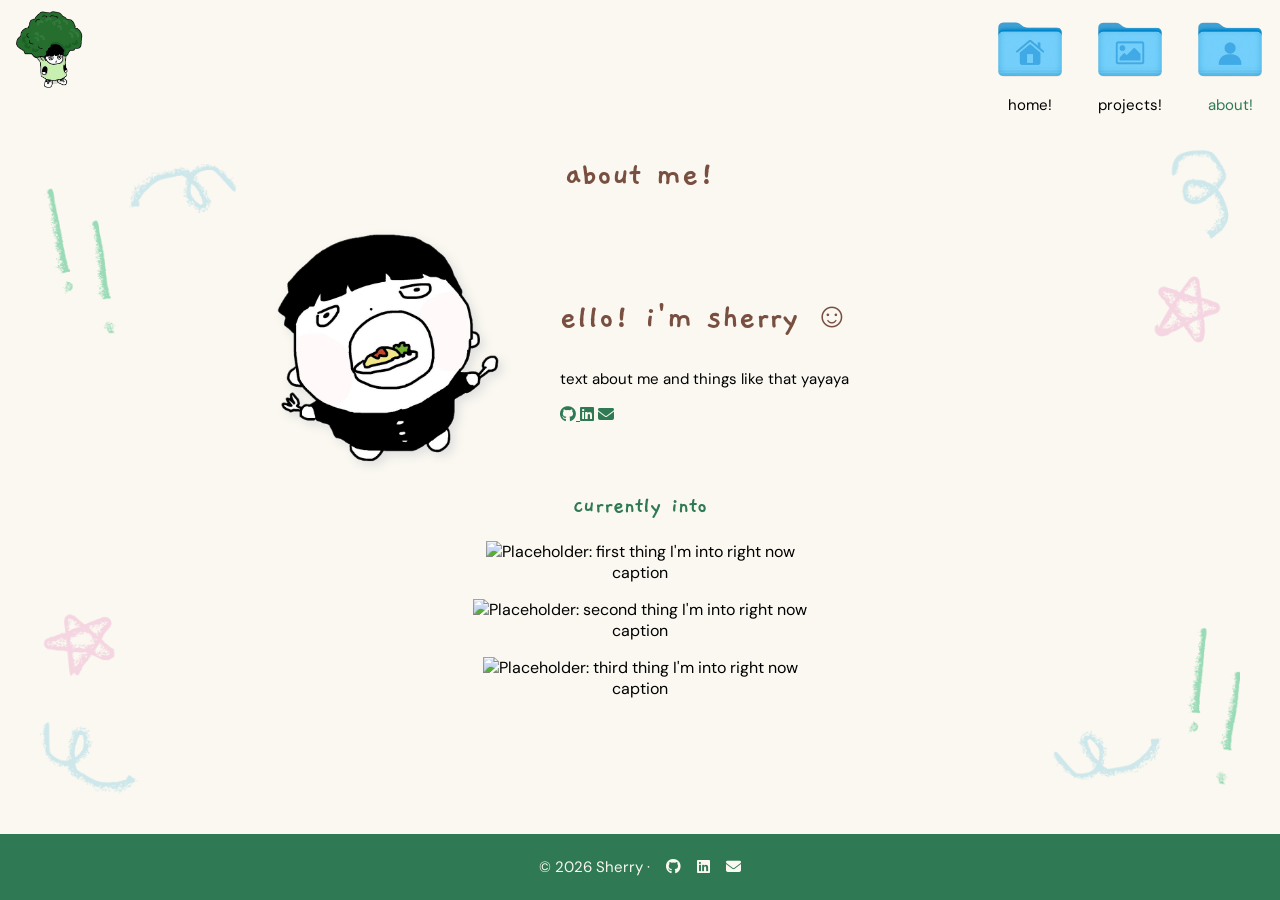
==== about.html @ 64f8239c "added about.html content, added about css styling" ====
<!doctype html>
<html lang="en">

<!--
WRITTEN BY: Sherry Tram
EMAIL: smtram@uci.edu
-->

<head>
  <meta charset="utf-8">
  <meta name="author" content="Sherry Tram">
  <meta name="description" content="Sherry Tram's INF 133 A1 Portfolio">
  <meta name="viewport" content="width=device-width, initial-scale=1">

  <link rel="preconnect" href="https://fonts.googleapis.com">
  <link rel="preconnect" href="https://fonts.gstatic.com" crossorigin>
  <link rel="stylesheet" href="https://fonts.googleapis.com/css2?family=DM+Sans:opsz,wght@9..40,300..700&family=Gaegu:wght@400;700&display=swap">
  <link rel="stylesheet" href="https://cdnjs.cloudflare.com/ajax/libs/font-awesome/6.5.2/css/all.min.css">

  <link rel="stylesheet" href="mystyle.css">
   
  <title>sherry tram | about</title>
</head>
<body class="page-about">
  <header class="site-header">
    <a class="logo" href="index.html">
      <img src="img/brocmob.png" alt="Home: character logo">
    </a>

    <nav aria-label="main">
      <ul>
        <li>
            <a href="index.html">
                <img src="img/homefolder.png" alt="">
                <span>home!</span>
            </a>
        </li>
        <li>
            <a href="projects.html">
                <img src="img/photofolder.png" alt="">
                <span>projects!</span>
            </a>
        </li>
        <li>
            <a href="about.html" aria-current="page">
                <img src="img/aboutfolder.png" alt="">
                <span>about!</span>
            </a>
        </li>
      </ul>
    </nav>
  </header>

  <main id="main">
    <h1>about me!</h1>

    <section class="hero">
      <img class="hero-img" src="img/aboutmob.png" alt="Hand-drawn character waving hello">
      <div class="hero-text">
          <h1>ello! i'm sherry &#9786;</h1>
          <p>text about me and things like that yayaya</p>
          <div class="social">
                <a href="https://github.com/sherrytram" aria-label="GitHub"><i class="fa-brands fa-github" aria-hidden="true"></i>
                <a href="https://www.linkedin.com/in/sherry-tram" aria-label="LinkedIn"><i class="fa-brands fa-linkedin" aria-hidden="true"></i></a>
                <a href="mailto:smtram@uci.edu" aria-label="Email me"><i class="fa-solid fa-envelope" aria-hidden="true"></i></a>
          </div>
      </div>
    </section>

    <section class="interests" aria-labelledby="into">
            <h2 id="into">currently into</h2>
            <div class="interest-row">
                <figure>
                    <img src="img/interest1.png" alt="Placeholder: first thing I'm into right now">
                    <figcaption>caption</figcaption>
                </figure>
                <figure>
                    <img src="img/interest2.png" alt="Placeholder: second thing I'm into right now">
                    <figcaption>caption</figcaption>
                </figure>
                <figure>
                    <img src="img/interest3.png" alt="Placeholder: third thing I'm into right now">
                    <figcaption>caption</figcaption>
                </figure>
            </div>
        </section>
  </main>

  <footer class="site-footer">
        <p>&copy; 2026 Sherry &middot;
            <a href="https://github.com/sherrytram" aria-label="GitHub"><i class="fa-brands fa-github" aria-hidden="true"></i></a>
            <a href="https://www.linkedin.com/in/sherry-tram" aria-label="LinkedIn"><i class="fa-brands fa-linkedin" aria-hidden="true"></i></a>
            <a href="mailto:smtram@uci.edu" aria-label="Email me"><i class="fa-solid fa-envelope" aria-hidden="true"></i></a>
        </p>
    </footer>
</body>
</html>
---- mystyle.css ----
/* ==========================================================
   VARIABLES & BASE DESIGN
   ========================================================== */

:root {
    --cream: #FAF8F0;
    --brown: #794F41;
    --green: #2F7A55;
    --lightgreen: #4B966D;

    --shadow-light: rgb(223, 223, 223);
    --shadow-mid: rgb(223, 223, 223);
    --shadow-dark: rgb(223, 223, 223);

    --bg-width: 1200px;
    --bg-top-offset: 10px; 
    --bg-side-space: 40px;    
    --icon: clamp(64px, 18vw, 100px);

    --font-display: "Gaegu", "Comic Sans MS", cursive;
    --font-body: "DM Sans", -apple-system, BlinkMacSystemFont, 
    "Segoe UI", Arial, sans-serif;
}

*, *::before, *::after {box-sizing: border-box; }

body{
    margin: 0;
    min-height: 100vh;
    display: flex;
    flex-direction: column;
    text-align: center;
    font-family: var(--font-body);
    background-color: var(--cream);
}

main { 
    flex: 1;
    width: 100%;
    padding: 0 max(1rem, calc((100% - 1100px) / 2));
    margin-bottom: 30px;
    background-image: url("img/bg_top.png"), url("img/bg_bottom.png");
    background-size: min(var(--bg-width), calc(100% - 2 * var(--bg-side-space))) auto;
    background-position: center var(--bg-top-offset), center bottom;
    background-repeat: no-repeat, no-repeat;
}

h1 { 
    font-family: var(--font-display); 
    font-size: clamp(28px, 6vw, 35px); 
    color: var(--brown); 
}

h2 { 
    font-family: var(--font-display);
    color: var(--green); 
}

p  { font-size: 15px; }

img { max-width: 100%; }
a   { color: var(--green); }
 
/* ==========================================================
   BUTTONS
   ========================================================== */

.btn {
    display: inline-flex;
    align-items: center;
    justify-content: center;
    width: 100px;
    height: 40px;
    font-family: var(--font-display);
    font-size: 20px;
    text-decoration: none;
    color: var(--cream);
    background-color: var(--green);
    border: 2px solid var(--green);
    border-radius: 50px;
    box-shadow: 0 4px 8px 0 rgba(0, 0, 0, 0.1), 0 3px 10px 0 rgba(0, 0, 0, 0.1);
    transition-duration: 0.2s;
}
.btn:hover, .btn:focus-visible { background-color: var(--cream); color: var(--green); }

/* ==========================================================
   HEADER, NAV, FOOTER
   ========================================================== */
   
.site-header { display: flex; justify-content: space-between; }
 
.logo img { width: var(--icon); height: var(--icon); display: block; }
 
.site-header nav ul {
    display: flex;
    flex-direction: row;
    align-items: center;
    justify-content: center;
    margin: 0;
    padding: 0;
    list-style: none;
}
 
.site-header nav a {
    display: flex;
    flex-direction: column;
    align-items: center;
    justify-content: center;
    text-decoration: none;
    color: #000;
    font-size: 15px;
}
.site-header nav img  { width: var(--icon); height: var(--icon); display: block; }
.site-header nav span { margin: -5px 0 15px; }
 
.site-header nav a:hover,
.site-header nav a:focus-visible { color: var(--brown); filter: drop-shadow(4px 4px 5px var(--shadow-light)); }
.site-header nav a[aria-current="page"] { color: var(--green); }
 
.site-footer { padding: 0.5rem; font-size: 15px; background-color: var(--green); }
.site-footer p {
    display: flex;
    justify-content: center;
    color: #FAF8F0;
    align-items: center;
    gap: 1rem;         
}
.site-footer a {
    color:#FAF8F0;
}

/* ==========================================================
   HOME PAGE: HERO
   ========================================================== */

.hero {
    display: flex;
    flex-direction: row;
    align-items: center;
    justify-content: center;              
    gap: 1rem 50px;
    margin-top: 1rem;
}
.hero-img  { width: clamp(160px, 45vw, 250px); height: auto; aspect-ratio: 1; filter: drop-shadow(4px 4px 5px var(--shadow-light)); }
.hero-text { flex: 1 1 320px; max-width: 460px; text-align: left; }

@media (max-width: 1100px) {
    .hero { flex-direction: column; flex-wrap: nowrap; align-items: center; }
    .hero-text { flex: none; width: 100%; max-width: 350px; }
}

/* ==========================================================
   HOME PAGE: DIRECTORY
   ========================================================== */

.directory h2 { font-size: clamp(28px, 6vw, 35px); color: var(--brown); }
 
.dir-grid {
    display: flex;
    flex-direction: row;
    flex-wrap: wrap;
    justify-content: center;
    margin: 0;
    padding: 0;
    list-style: none;
}

.dir-grid li { flex: 0 0 auto; }
.dir-card { min-width: 200px; }

.dir-card {
    display: flex;
    flex-direction: column;
    align-items: center;
    justify-content: center;
    text-decoration: none;
}
.dir-card img { width: clamp(120px, 30vw, 200px); height: auto; aspect-ratio: 1; display: block; margin-bottom: -10px; }
.dir-card:hover, .dir-card:focus-visible { filter: drop-shadow(4px 4px 5px var(--shadow-mid)); }
 
.hovertext { display: block; margin: 15px 0; font-size: 15px; color: var(--brown); opacity: 0; }
.dir-card:hover .hovertext,
.dir-card:focus-visible .hovertext { opacity: 1; }

@media (max-width: 400px) {
    .dir-grid { flex-direction: column; align-items: center; }
    .dir-grid .dir-card { width: 100%; }
    .dir-grid .dir-card img { width: min(80vw, 200px); }
}
 
@media (hover: none) { .hovertext { opacity: 1; } }
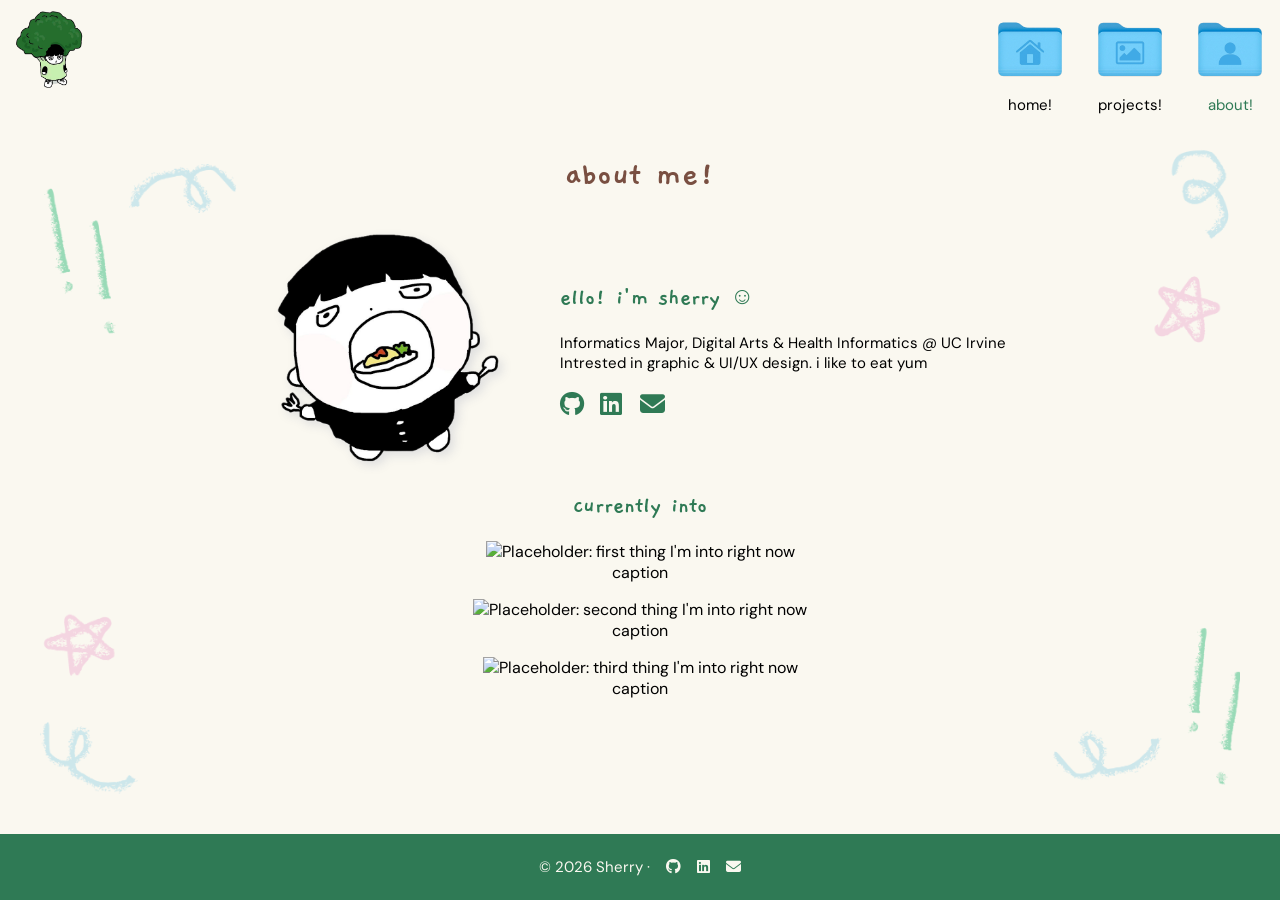
==== commit 1377f760: "added about.html & projects.html content, edited index.html footer, css styling to all" ====
--- a/about.html
+++ b/about.html
@@ -57,8 +57,11 @@
     <section class="hero">
       <img class="hero-img" src="img/aboutmob.png" alt="Hand-drawn character waving hello">
       <div class="hero-text">
-          <h1>ello! i'm sherry &#9786;</h1>
-          <p>text about me and things like that yayaya</p>
+          <h2>ello! i'm sherry &#9786;</h2>
+          <p>Informatics Major, Digital Arts & Health Informatics @ UC Irvine<br>
+            Intrested in graphic & UI/UX design. i like to eat yum
+        
+            </p>
           <div class="social">
                 <a href="https://github.com/sherrytram" aria-label="GitHub"><i class="fa-brands fa-github" aria-hidden="true"></i>
                 <a href="https://www.linkedin.com/in/sherry-tram" aria-label="LinkedIn"><i class="fa-brands fa-linkedin" aria-hidden="true"></i></a>
--- a/mystyle.css
+++ b/mystyle.css
@@ -130,7 +130,7 @@
 }
 
 /* ==========================================================
-   HOME PAGE: HERO
+   HOMEPAGE: HERO 
    ========================================================== */
 
 .hero {
@@ -189,4 +189,17 @@
 }
  
 @media (hover: none) { .hovertext { opacity: 1; } }
-   +   
+/* ==========================================================
+   HOMEPAGE: ABOUT 
+   ========================================================== */
+
+.social {
+    display: flex;
+    gap: 1 rem;          
+}
+.social a {
+    width: 40px;        
+    height: 40px;
+    font-size: 25px;    
+}
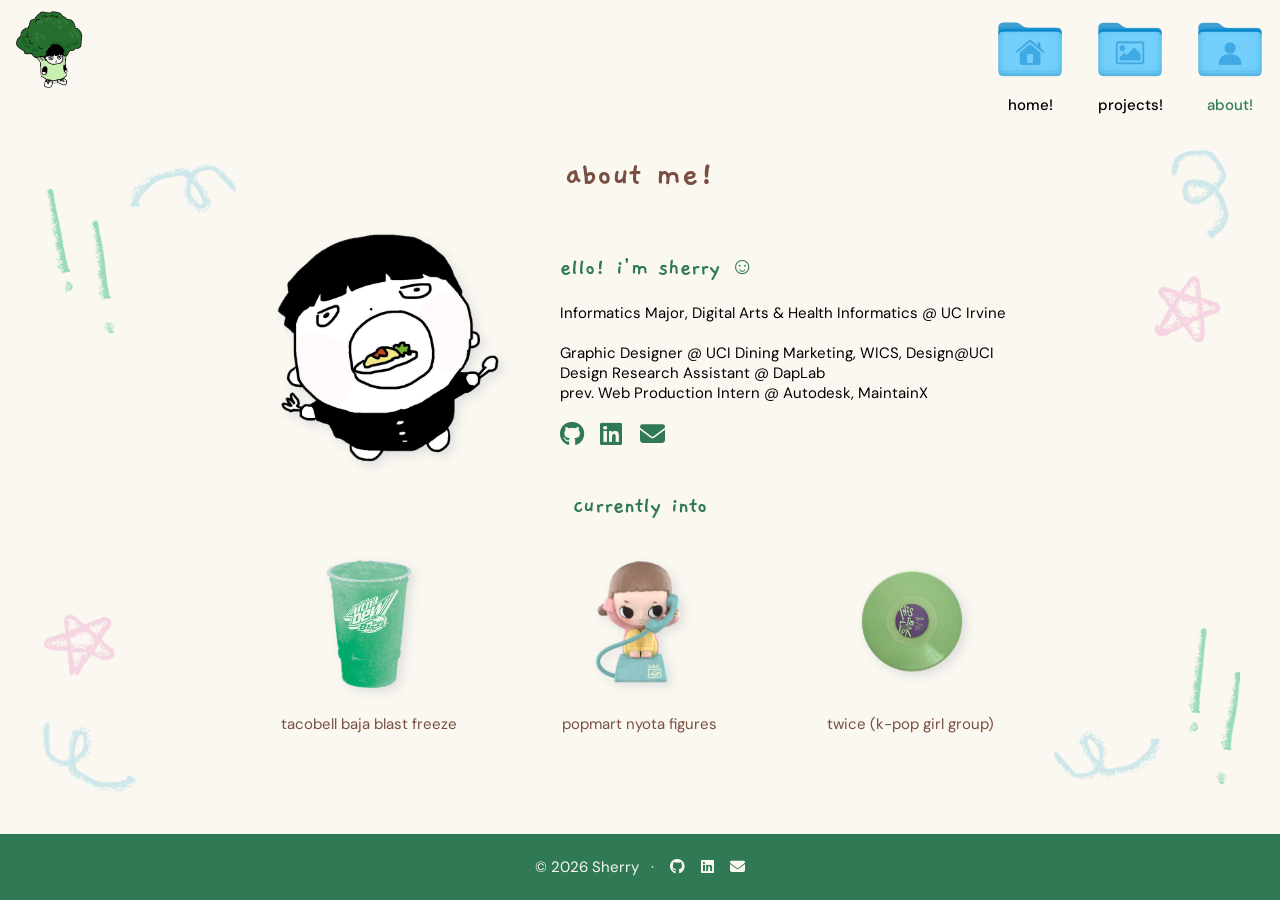
==== commit 501d850d: "added imgs, edited footer + links (universal), added about.html page content" ====
--- a/about.html
+++ b/about.html
@@ -58,14 +58,16 @@
       <img class="hero-img" src="img/aboutmob.png" alt="Hand-drawn character waving hello">
       <div class="hero-text">
           <h2>ello! i'm sherry &#9786;</h2>
-          <p>Informatics Major, Digital Arts & Health Informatics @ UC Irvine<br>
-            Intrested in graphic & UI/UX design. i like to eat yum
+          <p>Informatics Major, Digital Arts & Health Informatics @ UC Irvine<br><br>
+            Graphic Designer @ UCI Dining Marketing, WICS, Design@UCI<br>
+            Design Research Assistant @ DapLab<br>
+            prev. Web Production Intern @ Autodesk, MaintainX
         
             </p>
           <div class="social">
-                <a href="https://github.com/sherrytram" aria-label="GitHub"><i class="fa-brands fa-github" aria-hidden="true"></i>
-                <a href="https://www.linkedin.com/in/sherry-tram" aria-label="LinkedIn"><i class="fa-brands fa-linkedin" aria-hidden="true"></i></a>
-                <a href="mailto:smtram@uci.edu" aria-label="Email me"><i class="fa-solid fa-envelope" aria-hidden="true"></i></a>
+                <a href="https://github.com/sherrytram" aria-label="GitHub" target="_blank"><i class="fa-brands fa-github" aria-hidden="true"></i>
+                <a href="https://www.linkedin.com/in/sherry-tram" aria-label="LinkedIn" target="_blank"><i class="fa-brands fa-linkedin" aria-hidden="true"></i></a>
+                <a href="mailto:smtram@uci.edu" aria-label="Email me" target="_blank"><i class="fa-solid fa-envelope" aria-hidden="true"></i></a>
           </div>
       </div>
     </section>
@@ -74,26 +76,26 @@
             <h2 id="into">currently into</h2>
             <div class="interest-row">
                 <figure>
-                    <img src="img/interest1.png" alt="Placeholder: first thing I'm into right now">
-                    <figcaption>caption</figcaption>
+                    <img src="img/baja.png" alt="Tacobell Baja blast Freeze drink">
+                    <figcaption>tacobell baja blast freeze</figcaption>
                 </figure>
                 <figure>
-                    <img src="img/interest2.png" alt="Placeholder: second thing I'm into right now">
-                    <figcaption>caption</figcaption>
+                    <img src="img/nyota.png" alt="Popmart Nyota blindbox figure">
+                    <figcaption>popmart nyota figures</figcaption>
                 </figure>
                 <figure>
-                    <img src="img/interest3.png" alt="Placeholder: third thing I'm into right now">
-                    <figcaption>caption</figcaption>
+                    <img src="img/twice.png" alt="K-pop girl group twice">
+                    <figcaption>twice (k-pop girl group)</figcaption>
                 </figure>
             </div>
         </section>
   </main>
 
   <footer class="site-footer">
-        <p>&copy; 2026 Sherry &middot;
-            <a href="https://github.com/sherrytram" aria-label="GitHub"><i class="fa-brands fa-github" aria-hidden="true"></i></a>
-            <a href="https://www.linkedin.com/in/sherry-tram" aria-label="LinkedIn"><i class="fa-brands fa-linkedin" aria-hidden="true"></i></a>
-            <a href="mailto:smtram@uci.edu" aria-label="Email me"><i class="fa-solid fa-envelope" aria-hidden="true"></i></a>
+        <p>&copy; 2026 Sherry &nbsp; &middot;
+            <a href="https://github.com/sherrytram" aria-label="GitHub" target="_blank"><i class="fa-brands fa-github" aria-hidden="true"></i></a>
+            <a href="https://www.linkedin.com/in/sherry-tram" aria-label="LinkedIn" target="_blank"><i class="fa-brands fa-linkedin" aria-hidden="true"></i></a>
+            <a href="mailto:smtram@uci.edu" aria-label="Email me" target="_blank"><i class="fa-solid fa-envelope" aria-hidden="true"></i></a>
         </p>
     </footer>
 </body>
--- a/mystyle.css
+++ b/mystyle.css
@@ -109,6 +109,7 @@
     text-decoration: none;
     color: #000;
     font-size: 15px;
+    font-weight: 500;
 }
 .site-header nav img  { width: var(--icon); height: var(--icon); display: block; }
 .site-header nav span { margin: -5px 0 15px; }
@@ -191,7 +192,7 @@
 @media (hover: none) { .hovertext { opacity: 1; } }
    
 /* ==========================================================
-   HOMEPAGE: ABOUT 
+   ABOUT: HERO 
    ========================================================== */
 
 .social {
@@ -202,4 +203,27 @@
     width: 40px;        
     height: 40px;
     font-size: 25px;    
-}+}
+
+/* ==========================================================
+   ABOUT: CURRENTLY INTO
+   ========================================================== */
+
+.interest-row {
+    display: grid;
+    grid-template-columns: repeat(auto-fit, minmax(min(100%, 200px), 1fr));   /* 3 across on desktop, fewer on narrow screens */
+    gap: 2rem;
+    max-width: 780px;
+    margin: 0 auto 2rem;
+}
+.interest-row figure { margin: 0; }
+.interest-row img {
+    width: 100%;
+    max-width: 160px;
+    height: auto;
+    aspect-ratio: 1;
+    object-fit: cover;
+    filter: drop-shadow(4px 4px 5px var(--shadow-dark));
+}
+.interest-row figcaption { margin-top: 0.5rem; font-size: 15px; color: var(--brown); }
+ 
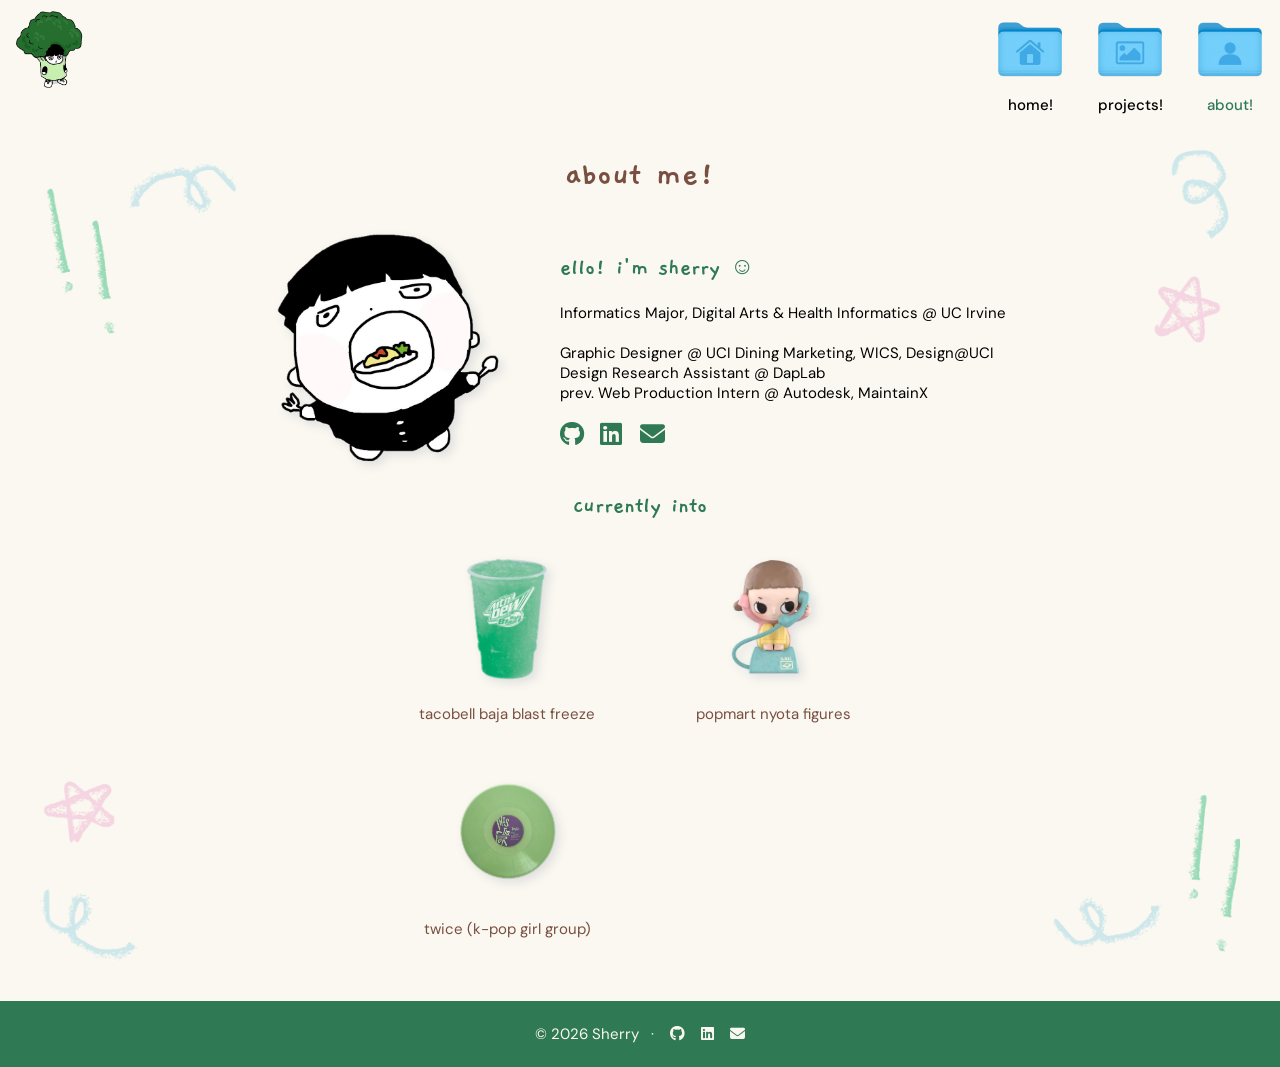
==== commit a88111ab: "w3c validity updates" ====
--- a/about.html
+++ b/about.html
@@ -65,7 +65,7 @@
         
             </p>
           <div class="social">
-                <a href="https://github.com/sherrytram" aria-label="GitHub" target="_blank"><i class="fa-brands fa-github" aria-hidden="true"></i>
+                <a href="https://github.com/sherrytram" aria-label="GitHub" target="_blank"><i class="fa-brands fa-github" aria-hidden="true"></i></a>
                 <a href="https://www.linkedin.com/in/sherry-tram" aria-label="LinkedIn" target="_blank"><i class="fa-brands fa-linkedin" aria-hidden="true"></i></a>
                 <a href="mailto:smtram@uci.edu" aria-label="Email me" target="_blank"><i class="fa-solid fa-envelope" aria-hidden="true"></i></a>
           </div>
--- a/mystyle.css
+++ b/mystyle.css
@@ -153,8 +153,6 @@
 /* ==========================================================
    HOME PAGE: DIRECTORY
    ========================================================== */
-
-.directory h2 { font-size: clamp(28px, 6vw, 35px); color: var(--brown); }
  
 .dir-grid {
     display: flex;
@@ -196,8 +194,7 @@
    ========================================================== */
 
 .social {
-    display: flex;
-    gap: 1 rem;          
+    display: flex;      
 }
 .social a {
     width: 40px;        
@@ -206,20 +203,48 @@
 }
 
 /* ==========================================================
+   PROJECTS
+   ========================================================== */
+
+.work-grid {
+    display: grid;
+    grid-template-columns: repeat(2, minmax(0, 360px));   
+    justify-content: center;
+    gap: 30px 60px;                                       
+    margin-top: 36px;
+}
+.work { padding-bottom: 30px; }
+.work img { height: 200px; max-width: 100%; filter: drop-shadow(4px 4px 5px var(--shadow-dark)); }
+.work .work-type { margin: 0.75rem 0 0; font-size: 13px; letter-spacing: 0.08em; text-transform: uppercase; color: var(--brown); }   
+.work h2 { margin: 0.25rem 0 0; font-size: 28px;}
+.work p { margin: 0.25rem 0 0.5rem; }
+.work a {margin-top: 15px; font-size: 18px;}
+
+@media (max-width: 800px) {
+    .work-grid { grid-template-columns: minmax(0, 360px); }
+}
+
+/* ==========================================================
    ABOUT: CURRENTLY INTO
    ========================================================== */
 
 .interest-row {
     display: grid;
-    grid-template-columns: repeat(auto-fit, minmax(min(100%, 200px), 1fr));   /* 3 across on desktop, fewer on narrow screens */
+    grid-template-columns: repeat(auto-fit, minmax(min(100%, 200px), 1fr));
     gap: 2rem;
-    max-width: 780px;
+    max-width: 500px;
     margin: 0 auto 2rem;
 }
 .interest-row figure { margin: 0; }
+
+.work img {
+    width: 100%;
+    height: 200px;
+    object-fit: contain;
+}
 .interest-row img {
     width: 100%;
-    max-width: 160px;
+    max-width: 150px;
     height: auto;
     aspect-ratio: 1;
     object-fit: cover;
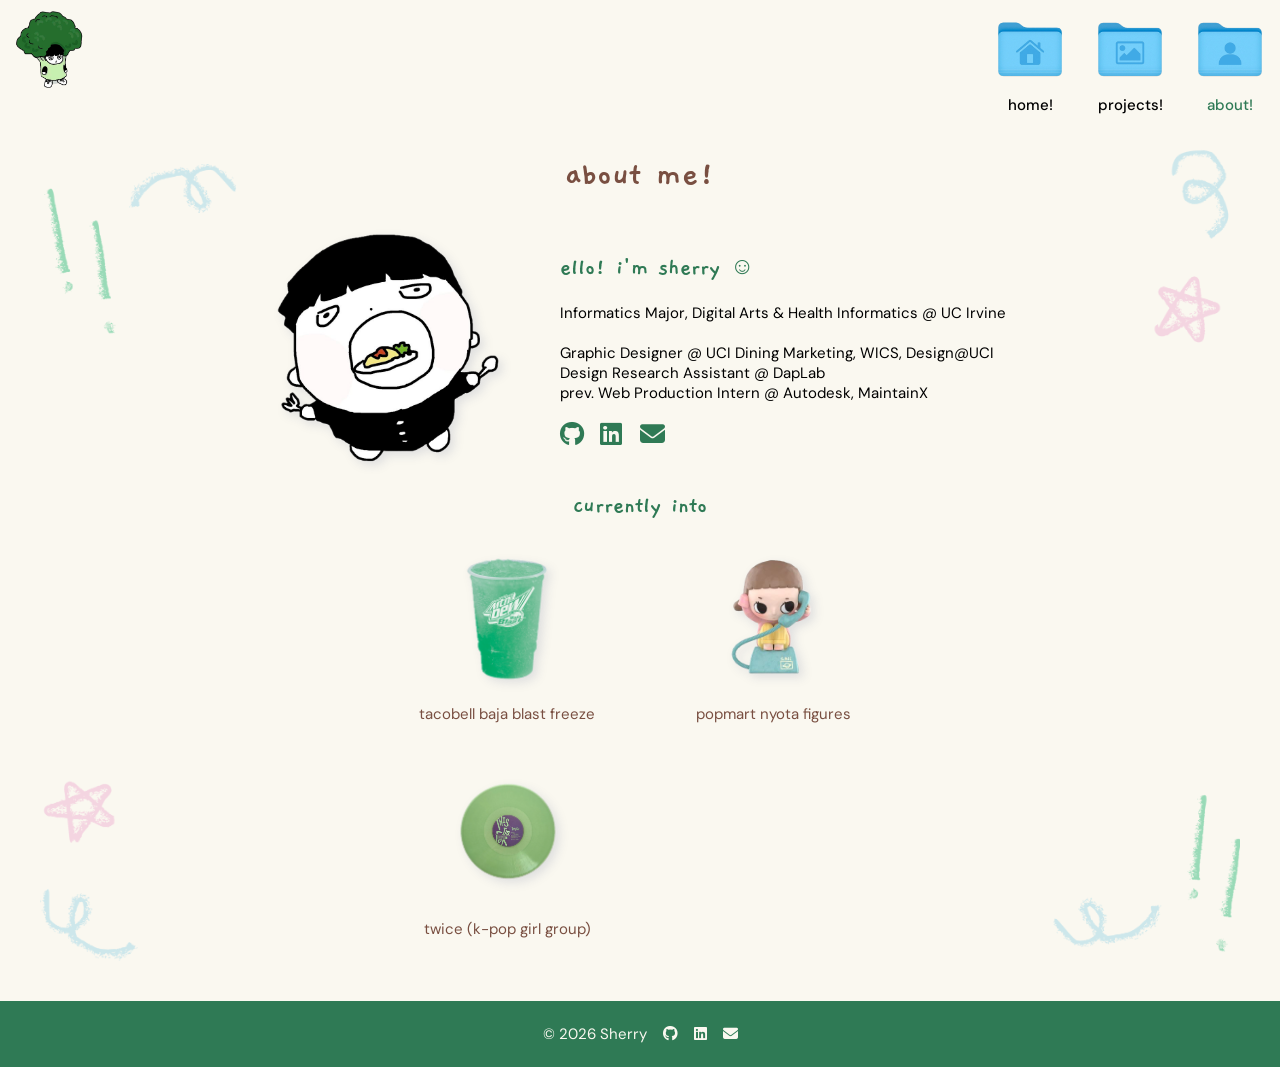
==== commit 238b0d9e: "fixed accessibility issues to all, added validation screenshots" ====
--- a/about.html
+++ b/about.html
@@ -31,19 +31,19 @@
       <ul>
         <li>
             <a href="index.html">
-                <img src="img/homefolder.png" alt="">
+                <img src="img/homefolder.png" alt="Home folder">
                 <span>home!</span>
             </a>
         </li>
         <li>
             <a href="projects.html">
-                <img src="img/photofolder.png" alt="">
+                <img src="img/photofolder.png" alt="Projects folder">
                 <span>projects!</span>
             </a>
         </li>
         <li>
             <a href="about.html" aria-current="page">
-                <img src="img/aboutfolder.png" alt="">
+                <img src="img/aboutfolder.png" alt="About folder">
                 <span>about!</span>
             </a>
         </li>
@@ -65,10 +65,10 @@
         
             </p>
           <div class="social">
-                <a href="https://github.com/sherrytram" aria-label="GitHub" target="_blank"><i class="fa-brands fa-github" aria-hidden="true"></i></a>
-                <a href="https://www.linkedin.com/in/sherry-tram" aria-label="LinkedIn" target="_blank"><i class="fa-brands fa-linkedin" aria-hidden="true"></i></a>
-                <a href="mailto:smtram@uci.edu" aria-label="Email me" target="_blank"><i class="fa-solid fa-envelope" aria-hidden="true"></i></a>
-          </div>
+            <a href="https://github.com/sherrytram" aria-label="GitHub" target="_blank" rel="noopener"><span class="fa-brands fa-github" aria-hidden="true"></span></a>
+            <a href="https://www.linkedin.com/in/sherry-tram" aria-label="LinkedIn" target="_blank" rel="noopener"><span class="fa-brands fa-linkedin" aria-hidden="true"></span></a>
+            <a href="mailto:smtram@uci.edu" aria-label="Email me"><span class="fa-solid fa-envelope" aria-hidden="true"></span></a>
+        </div>
       </div>
     </section>
 
@@ -92,11 +92,11 @@
   </main>
 
   <footer class="site-footer">
-        <p>&copy; 2026 Sherry &nbsp; &middot;
-            <a href="https://github.com/sherrytram" aria-label="GitHub" target="_blank"><i class="fa-brands fa-github" aria-hidden="true"></i></a>
-            <a href="https://www.linkedin.com/in/sherry-tram" aria-label="LinkedIn" target="_blank"><i class="fa-brands fa-linkedin" aria-hidden="true"></i></a>
-            <a href="mailto:smtram@uci.edu" aria-label="Email me" target="_blank"><i class="fa-solid fa-envelope" aria-hidden="true"></i></a>
-        </p>
-    </footer>
+    <p>&copy; 2026 Sherry
+        <a href="https://github.com/sherrytram" aria-label="GitHub" target="_blank" rel="noopener"><span class="fa-brands fa-github" aria-hidden="true"></span></a>
+        <a href="https://www.linkedin.com/in/sherry-tram" aria-label="LinkedIn" target="_blank" rel="noopener"><span class="fa-brands fa-linkedin" aria-hidden="true"></span></a>
+        <a href="mailto:smtram@uci.edu" aria-label="Email me"><span class="fa-solid fa-envelope" aria-hidden="true"></span></a>
+    </p>
+</footer>
 </body>
 </html>
--- a/mystyle.css
+++ b/mystyle.css
@@ -84,7 +84,7 @@
 .btn:hover, .btn:focus-visible { background-color: var(--cream); color: var(--green); }
 
 /* ==========================================================
-   HEADER, NAV, FOOTER
+   HEADER, NAV, FOOTER, SKIP LINK
    ========================================================== */
    
 .site-header { display: flex; justify-content: space-between; }
@@ -130,6 +130,9 @@
     color:#FAF8F0;
 }
 
+.skip-link { position: absolute; left: -999px; }
+.skip-link:focus { left: 1rem; top: 1rem; padding: 0.5rem; background: var(--cream); z-index: 10; }
+
 /* ==========================================================
    HOMEPAGE: HERO 
    ========================================================== */
@@ -166,6 +169,10 @@
 
 .dir-grid li { flex: 0 0 auto; }
 .dir-card { min-width: 200px; }
+
+.directory h2 {
+    margin-top: -0.1rem;       
+}
 
 .dir-card {
     display: flex;
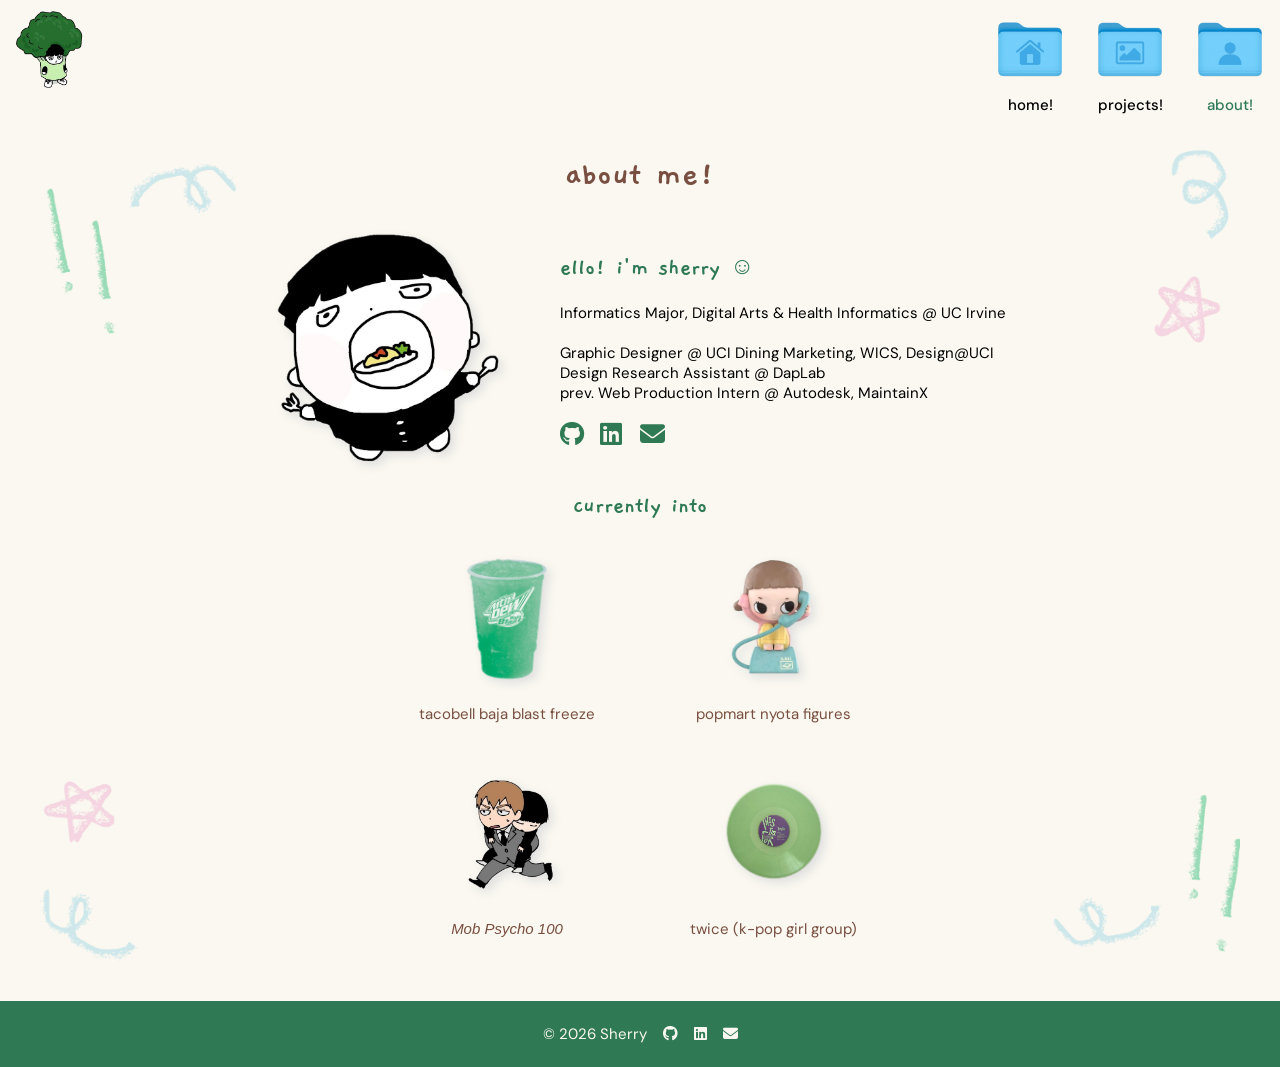
==== commit cd45c6d0: "added images, content to about.html" ====
--- a/about.html
+++ b/about.html
@@ -84,6 +84,10 @@
                     <figcaption>popmart nyota figures</figcaption>
                 </figure>
                 <figure>
+                    <img src="img/reigen_mob.png" alt="Reigen and Mob from Mob Psycho 100">
+                    <figcaption><em>Mob Psycho 100</em></figcaption>
+                </figure>
+                <figure>
                     <img src="img/twice.png" alt="K-pop girl group twice">
                     <figcaption>twice (k-pop girl group)</figcaption>
                 </figure>
